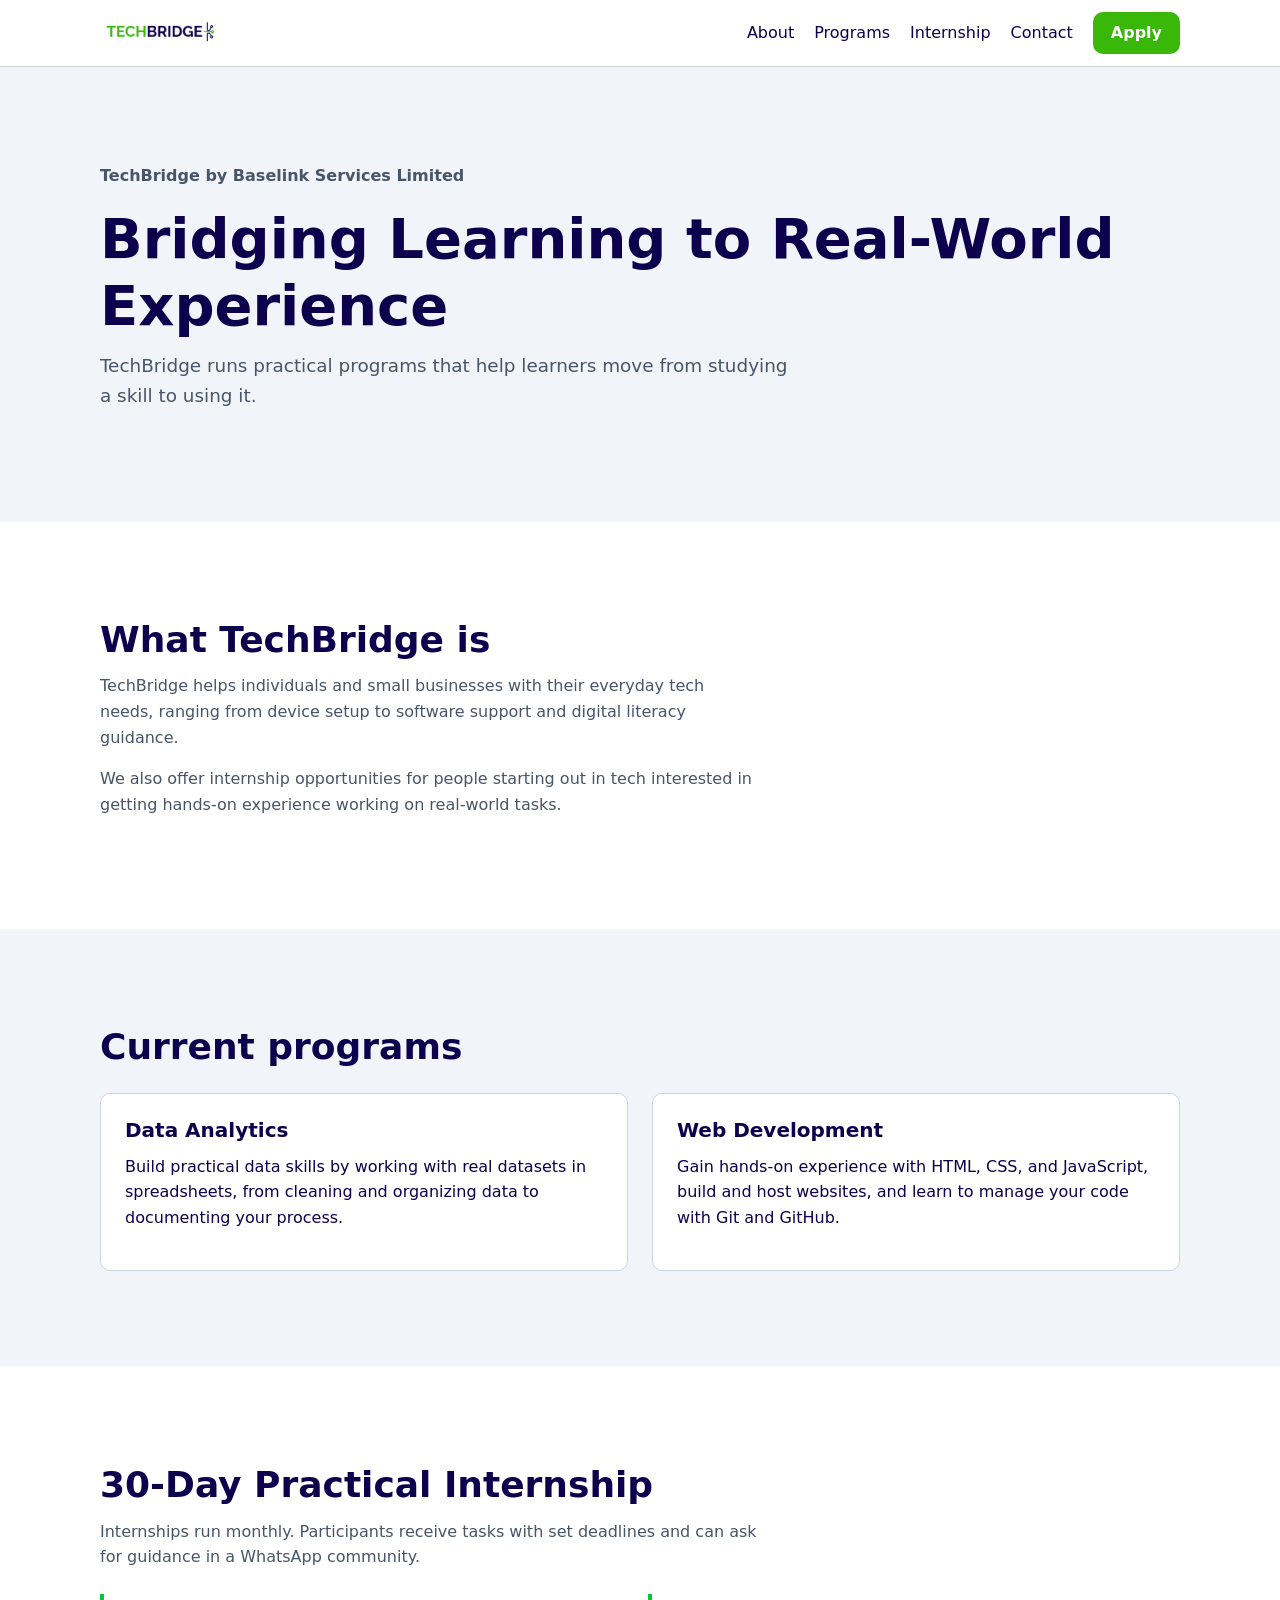
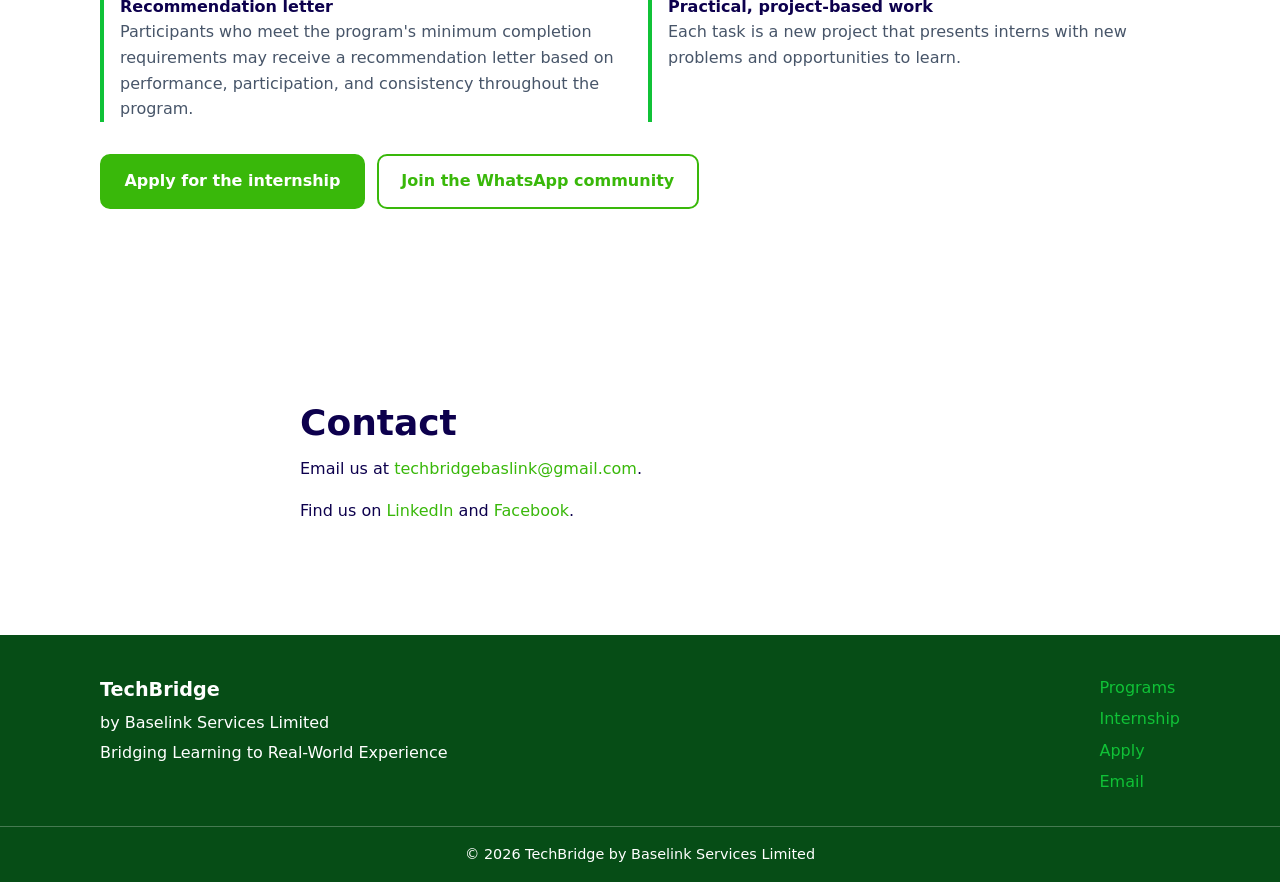
==== index.html @ 1aadfd55 "Initial commit" ====
<!DOCTYPE html>
<html lang="en">
<head>
  <meta charset="UTF-8">
  <meta name="viewport" content="width=device-width, initial-scale=1">
  <title>TechBridge | Bridging Learning to Real-World Experience</title>
  <meta name="description" content="TechBridge by Baselink Services Limited offers a 30-day practical internship in Data Analytics and Web Development.">
  <link rel="stylesheet" href="styles.css">
</head>
<body>

  <a class="skip-link" href="#main">Skip to content</a>

  <header class="site-header">
    <div class="container header-inner">
      <a class="brand" href="#top">
        <img src="images/techbridge-logo.png" alt="TechBridge logo" class="brand-logo">
      </a>
      <nav aria-label="Main navigation">
        <ul class="nav-list">
          <li><a href="#about">About</a></li>
          <li><a href="#programs">Programs</a></li>
          <li><a href="#internship">Internship</a></li>
          <li><a href="#contact">Contact</a></li>
          <li><a class="btn btn-small" href="https://forms.gle/8EbdSy5ttGfLZfjv5" target="_blank" rel="noopener">Apply</a></li>
        </ul>
      </nav>
    </div>
  </header>

  <main id="main">

    <section class="hero" id="top">
      <div class="container">
        <p class="hero-org">TechBridge by Baselink Services Limited</p>
        <h1>Bridging Learning to Real-World Experience</h1>
        <p class="hero-lead">
          TechBridge runs practical programs that help learners move from studying a skill to using it.
        </p>
      </div>
    </section>

    <section class="section" id="about">
      <div class="container">
        <h2>What TechBridge is</h2>
        <p class="section-intro">
          TechBridge helps individuals and small businesses with their everyday tech needs, ranging from device setup to software support and digital literacy guidance.
        </p>
        <p class="section-intro">
          We also offer internship opportunities for people starting out in tech interested in getting hands-on experience working on real-world tasks.
        </p>
      </div>
    </section>

    <section class="section section-alt" id="programs">
      <div class="container">
        <h2>Current programs</h2>
        <div class="card-grid">
          <article class="card">
            <h3>Data Analytics</h3>
            <p>Build practical data skills by working with real datasets in spreadsheets, from cleaning and organizing data to documenting your process.</p>
          </article>
          <article class="card">
            <h3>Web Development</h3>
            <p>Gain hands-on experience with HTML, CSS, and JavaScript, build and host websites, and learn to manage your code with Git and GitHub.</p>
          </article>
        </div>
      </div>
    </section>

    <section class="section" id="internship">
      <div class="container">
        <h2>30-Day Practical Internship</h2>
        <p class="section-intro">
          Internships run monthly. Participants receive tasks with set deadlines and can ask for guidance in a WhatsApp community.
        </p>
        <ul class="benefit-list">
          <li>
            <strong>Recommendation letter</strong>
            <span>Participants who meet the program's minimum completion requirements may receive a recommendation letter based on performance, participation, and consistency throughout the program.</span>
          </li>
          <li>
            <strong>Practical, project-based work</strong>
            <span>Each task is a new project that presents interns with new problems and opportunities to learn.</span>
          </li>
        </ul>
        <div class="intern-actions">
          <a class="btn" href="https://forms.gle/8EbdSy5ttGfLZfjv5" target="_blank" rel="noopener">Apply for the internship</a>
          <a class="btn btn-outline" href="https://chat.whatsapp.com/FqpBvYS4oaK32cXDxc8JIS" target="_blank" rel="noopener">Join the WhatsApp community</a>
        </div>
      </div>
    </section>

    <section class="section" id="contact">
      <div class="container narrow">
        <h2>Contact</h2>
        <p>
          Email us at
          <a href="mailto:techbridgebaslink@gmail.com">techbridgebaslink@gmail.com</a>.
        </p>
        <p>
          Find us on
          <a href="https://www.linkedin.com/company/techbridge-services/" target="_blank" rel="noopener">LinkedIn</a>
          and
          <a href="https://www.facebook.com/p/Baselink-Services-100066771475783/" target="_blank" rel="noopener">Facebook</a>.
        </p>
      </div>
    </section>

  </main>

  <footer class="site-footer">
    <div class="container footer-inner">
      <div>
        <p class="footer-brand">TechBridge</p>
        <p>by Baselink Services Limited</p>
        <p>Bridging Learning to Real-World Experience</p>
      </div>
      <ul class="footer-links">
        <li><a href="#programs">Programs</a></li>
        <li><a href="#internship">Internship</a></li>
        <li><a href="https://forms.gle/8EbdSy5ttGfLZfjv5" target="_blank" rel="noopener">Apply</a></li>
        <li><a href="mailto:techbridgebaslink@gmail.com">Email</a></li>
      </ul>
    </div>
    <p class="copyright">
          &copy; 2026 TechBridge by Baselink Services Limited
    </p>
  </footer>

</body>
</html>
---- styles.css ----
:root {
  --color-bg: #ffffff;
  --color-bg-alt: #f1f5f9;
  --color-text: #0d004d;
  --color-muted: #475569;
  --color-primary: #39b80a;
  --color-primary-dark: #064d16;
  --color-accent: #10c237;
  --color-on-primary: #ffffff;
  --color-border: #cbd5e1;

  --font-body: system-ui, -apple-system, "Segoe UI", Roboto, Arial, sans-serif;
  --font-heading: var(--font-body);

  --max-width: 1080px;
  --radius: 10px;
  --space-section: clamp(3rem, 8vw, 6rem);
}

*, *::before, *::after { 
  box-sizing: border-box; 
}

html { 
  scroll-behavior: smooth; 
}

@media (prefers-reduced-motion: reduce) {
  html { 
    scroll-behavior: auto; 
  }
}

body {
  margin: 0;
  font-family: var(--font-body);
  color: var(--color-text);
  background: var(--color-bg);
  line-height: 1.6;
}

img { 
  max-width: 100%; 
  height: auto; 
}

a { 
  color: var(--color-primary);
}

:focus-visible {
  outline: 3px solid var(--color-primary);
  outline-offset: 3px;
}

h1, h2, h3 {
  font-family: var(--font-heading);
  line-height: 1.2;
  margin: 0 0 0.75rem;
}

h1 { 
  font-size: clamp(2rem, 6vw, 3.5rem); 
}
h2 { 
  font-size: clamp(1.5rem, 4vw, 2.25rem); 
}
h3 { 
  font-size: 1.25rem; 
}

p { 
  margin: 0 0 1rem; 
}

.container {
  width: min(100% - 2rem, var(--max-width));
  margin-inline: auto;
}

.narrow { 
  max-width: 680px; 
}

.skip-link {
  position: absolute;
  left: -999px;
  top: 0;
  background: var(--color-primary);
  color: var(--color-on-primary);
  padding: 0.5rem 1rem;
  z-index: 100;
}

.skip-link:focus { 
  left: 0; 
}

.btn {
  display: inline-block;
  padding: 0.8rem 1.4rem;
  background: var(--color-primary);
  color: var(--color-on-primary);
  border: 2px solid var(--color-primary);
  border-radius: var(--radius);
  font-weight: 600;
  text-decoration: none;
  transition: background 0.2s ease-in-out, color 0.2s ease-in-out;
}

.btn:hover { 
  background: var(--color-primary-dark); 
  border-color: var(--color-primary-dark); 
}

.btn-outline {
  background: transparent;
  color: var(--color-primary);
  transition: .2s ease-in-out;
}

.btn-outline:hover { 
  background: var(--color-primary);
  color: var(--color-on-primary);
  border-color: transparent;
}

.btn-small { 
  padding: 0.4rem 1rem; 
}

.site-header {
  position: sticky;
  top: 0;
  z-index: 50;
  background: var(--color-bg);
  border-bottom: 1px solid var(--color-border);
}

.header-inner {
  display: flex;
  flex-wrap: wrap;
  align-items: center;
  justify-content: space-between;
  gap: 0.5rem 1.5rem;
  padding-block: 0.75rem;
}

.brand {
  display: flex;
  align-items: center;
  gap: 0.6rem;
  text-decoration: none;
  color: var(--color-text);
  font-weight: 700;
  font-size: 1.2rem;
}
.brand-logo { 
  height: 40px; width: auto; 
}

.nav-list {
  display: flex;
  flex-wrap: wrap;
  align-items: center;
  gap: 0.25rem 1.25rem;
  list-style: none;
  margin: 0;
  padding: 0;
}
.nav-list a:not(.btn) {
  color: var(--color-text);
  text-decoration: none;
  font-weight: 500;
}

.nav-list a:not(.btn):hover { 
  color: var(--color-primary); 
}

section[id] { 
  scroll-margin-top: 5rem; 
}

.hero {
  padding-block: var(--space-section);
  background: var(--color-bg-alt);
}
.hero-org { 
  color: var(--color-muted); 
  font-weight: 600; 
}

.hero-lead { 
  max-width: 60ch; 
  font-size: 1.15rem; 
  color: var(--color-muted); 
}

.section { 
  padding-block: var(--space-section); 
}

.section-alt { 
  background: var(--color-bg-alt); 
}

.section-intro { 
  max-width: 65ch; color: var(--color-muted); 
}

.card-grid {
  display: grid;
  grid-template-columns: repeat(auto-fit, minmax(260px, 1fr));
  gap: 1.5rem;
  margin-top: 1.5rem;
}

.card {
  background: var(--color-bg);
  border: 1px solid var(--color-border);
  border-radius: var(--radius);
  padding: 1.5rem;
}

.intern-actions { 
  display: flex; 
  flex-wrap: wrap; 
  gap: 0.75rem; 
}

.benefit-list {
  list-style: none;
  margin: 1.5rem 0 2rem;
  padding: 0;
  display: grid;
  gap: 1rem;
}

.benefit-list li {
  display: flex;
  flex-direction: column;
  padding-left: 1rem;
  border-left: 4px solid var(--color-accent);
}

.benefit-list span { 
  color: var(--color-muted); 
}

#contact a {
  text-decoration: none;
  transition: .2s ease-in-out;
}

#contact a:hover {
  text-decoration: underline;
  color: var(--color-primary);
}

.site-footer {
  background: var(--color-primary-dark);
  color: var(--color-on-primary);
  padding: 0;
  padding-top: 2.5rem;
}

.site-footer a { 
  color: var(--color-on-primary); 
}

.site-footer p { 
  margin-bottom: 0.25rem; 
}

.footer-brand { 
  font-weight: 700; 
  font-size: 1.2rem; 
}

.footer-inner {
  display: flex;
  flex-wrap: wrap;
  justify-content: space-between;
  gap: 1.5rem;
}

.footer-inner a {
  text-decoration: none;
  transition: .2s ease-in-out;
  color: var(--color-accent);
}

.footer-inner a:hover {
  color: white;
}

.footer-links {
  list-style: none;
  margin: 0;
  padding: 0;
  display: grid;
  gap: 0.35rem;
}

.site-footer .copyright {
  margin-bottom: 0;
}

.copyright {
  margin: 0;
  margin-top: 2rem;
  padding: 1rem;
  text-align: center;
  font-size: 0.9rem;
  border-top: 1px solid rgba(255, 255, 255, 0.25);
}

@media (min-width: 768px) {
  .benefit-list { 
    grid-template-columns: repeat(2, 1fr); 
  }
}

@media (max-width: 600px) {
  .header-inner {
    flex-direction: column;
    align-items: center;
    gap: 0.5rem;
  }

  .nav-list {
    justify-content: center;
  }
}
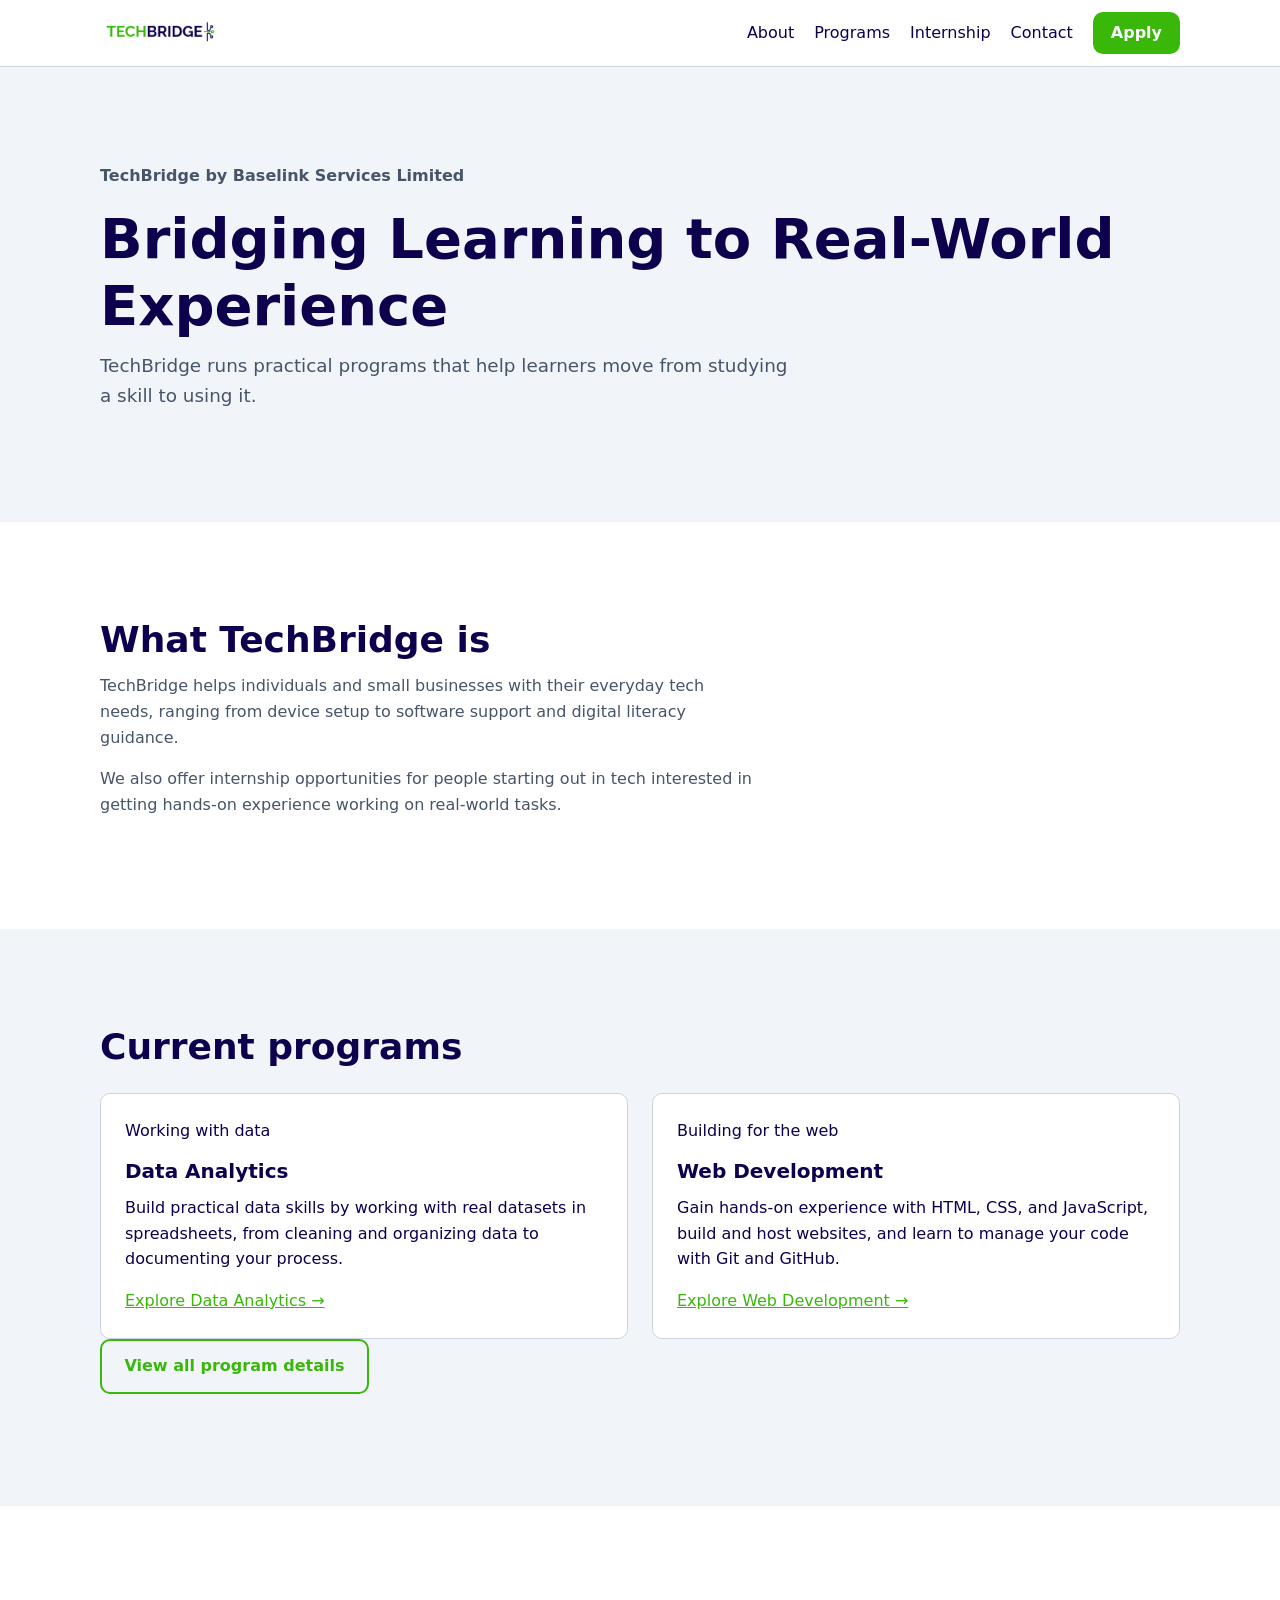
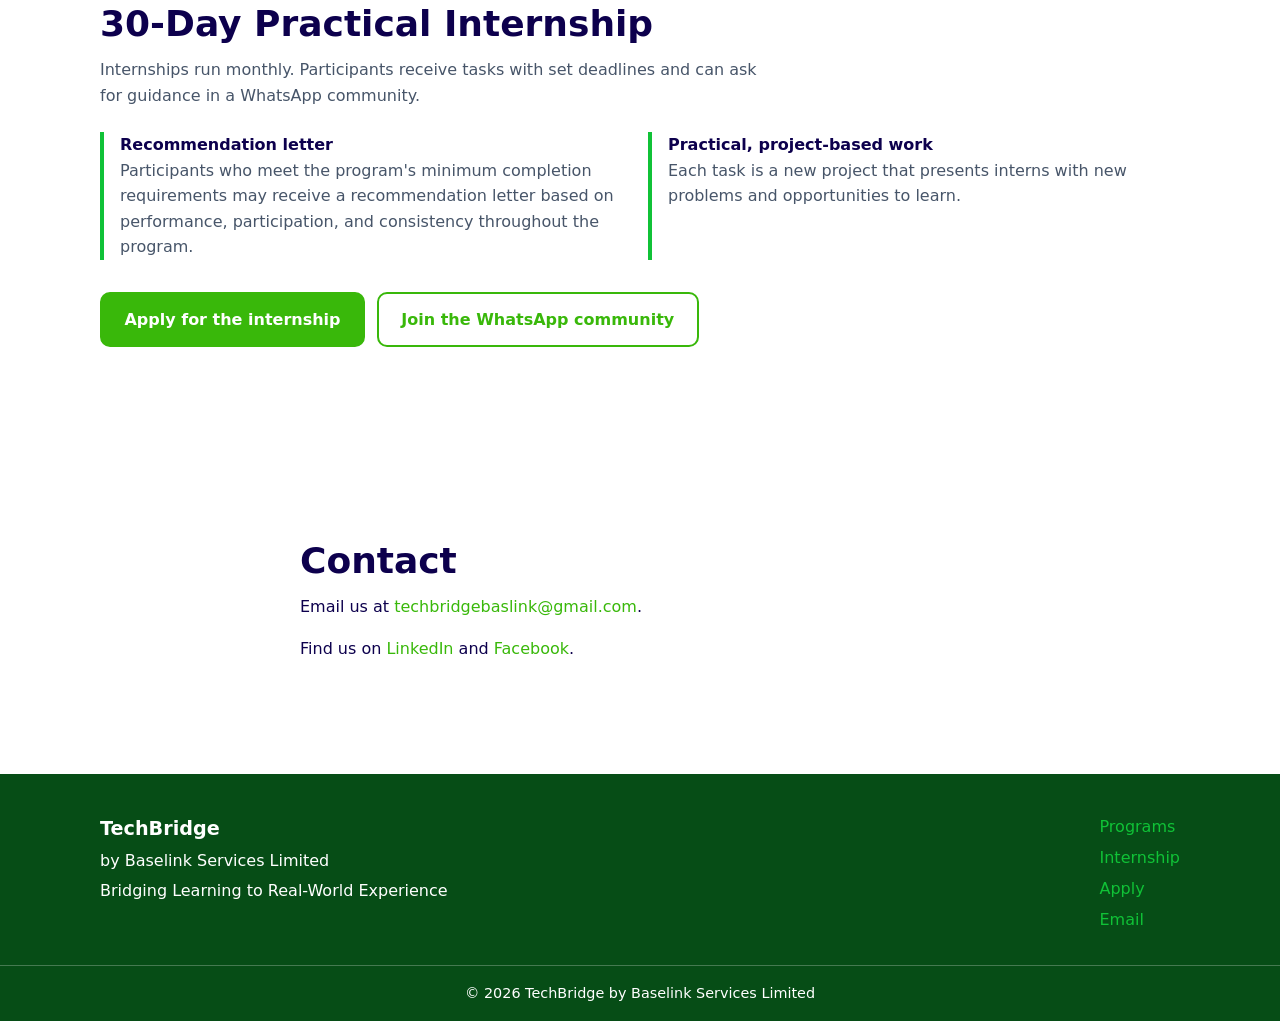
==== commit 2883dec0: "Added programs.html and links to it in index.html" ====
--- a/index.html
+++ b/index.html
@@ -19,7 +19,7 @@
       <nav aria-label="Main navigation">
         <ul class="nav-list">
           <li><a href="#about">About</a></li>
-          <li><a href="#programs">Programs</a></li>
+          <li><a href="programs.html">Programs</a></li>
           <li><a href="#internship">Internship</a></li>
           <li><a href="#contact">Contact</a></li>
           <li><a class="btn btn-small" href="https://forms.gle/8EbdSy5ttGfLZfjv5" target="_blank" rel="noopener">Apply</a></li>
@@ -56,15 +56,20 @@
       <div class="container">
         <h2>Current programs</h2>
         <div class="card-grid">
-          <article class="card">
+          <article class="card program-card program-da">
+            <p class="program-tag">Working with data</p>
             <h3>Data Analytics</h3>
             <p>Build practical data skills by working with real datasets in spreadsheets, from cleaning and organizing data to documenting your process.</p>
+            <a href="programs.html#data-analytics">Explore Data Analytics &rarr;</a>
           </article>
-          <article class="card">
+          <article class="card program-card program-wd">
+            <p class="program-tag">Building for the web</p>
             <h3>Web Development</h3>
             <p>Gain hands-on experience with HTML, CSS, and JavaScript, build and host websites, and learn to manage your code with Git and GitHub.</p>
+            <a href="programs.html#web-development">Explore Web Development &rarr;</a>
           </article>
         </div>
+        <p class="programs-more"><a class="btn btn-outline" href="programs.html">View all program details</a></p>
       </div>
     </section>
 
@@ -117,7 +122,7 @@
         <p>Bridging Learning to Real-World Experience</p>
       </div>
       <ul class="footer-links">
-        <li><a href="#programs">Programs</a></li>
+        <li><a href="programs.html">Programs</a></li>
         <li><a href="#internship">Internship</a></li>
         <li><a href="https://forms.gle/8EbdSy5ttGfLZfjv5" target="_blank" rel="noopener">Apply</a></li>
         <li><a href="mailto:techbridgebaslink@gmail.com">Email</a></li>
